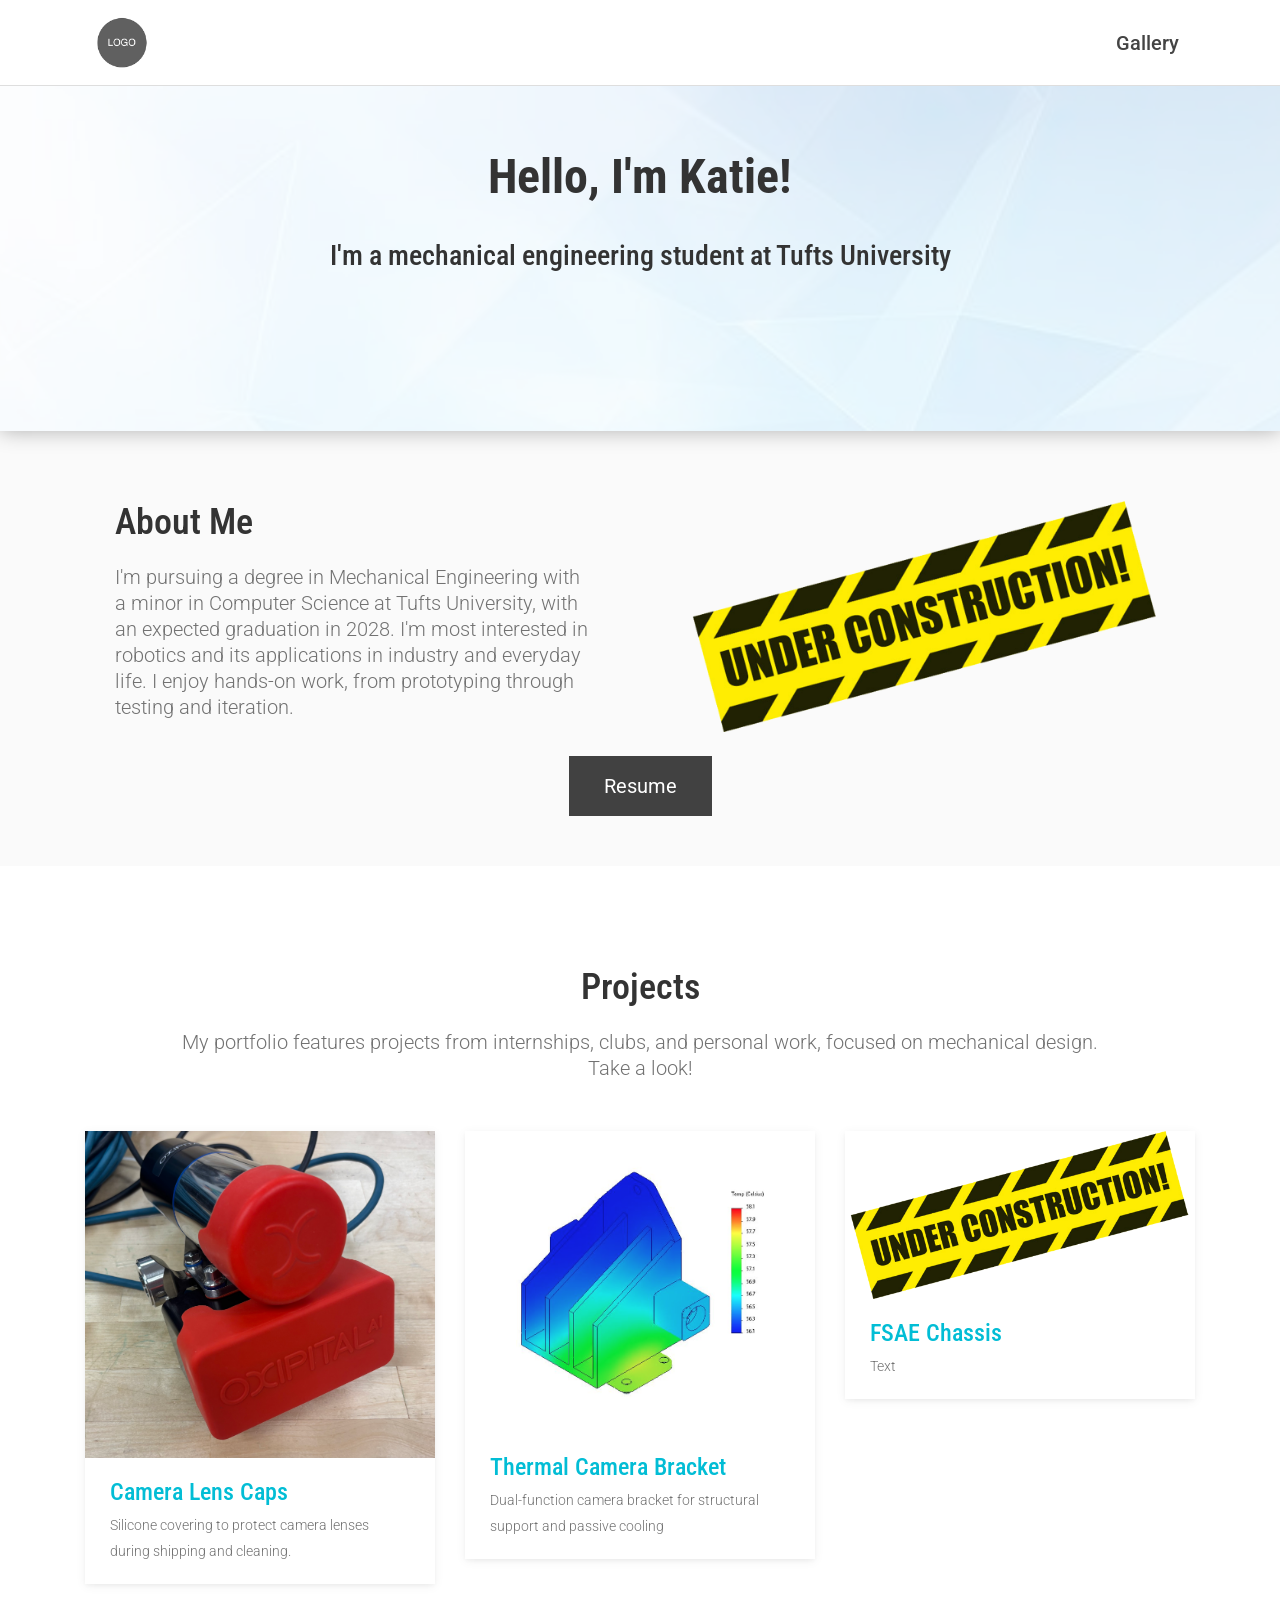
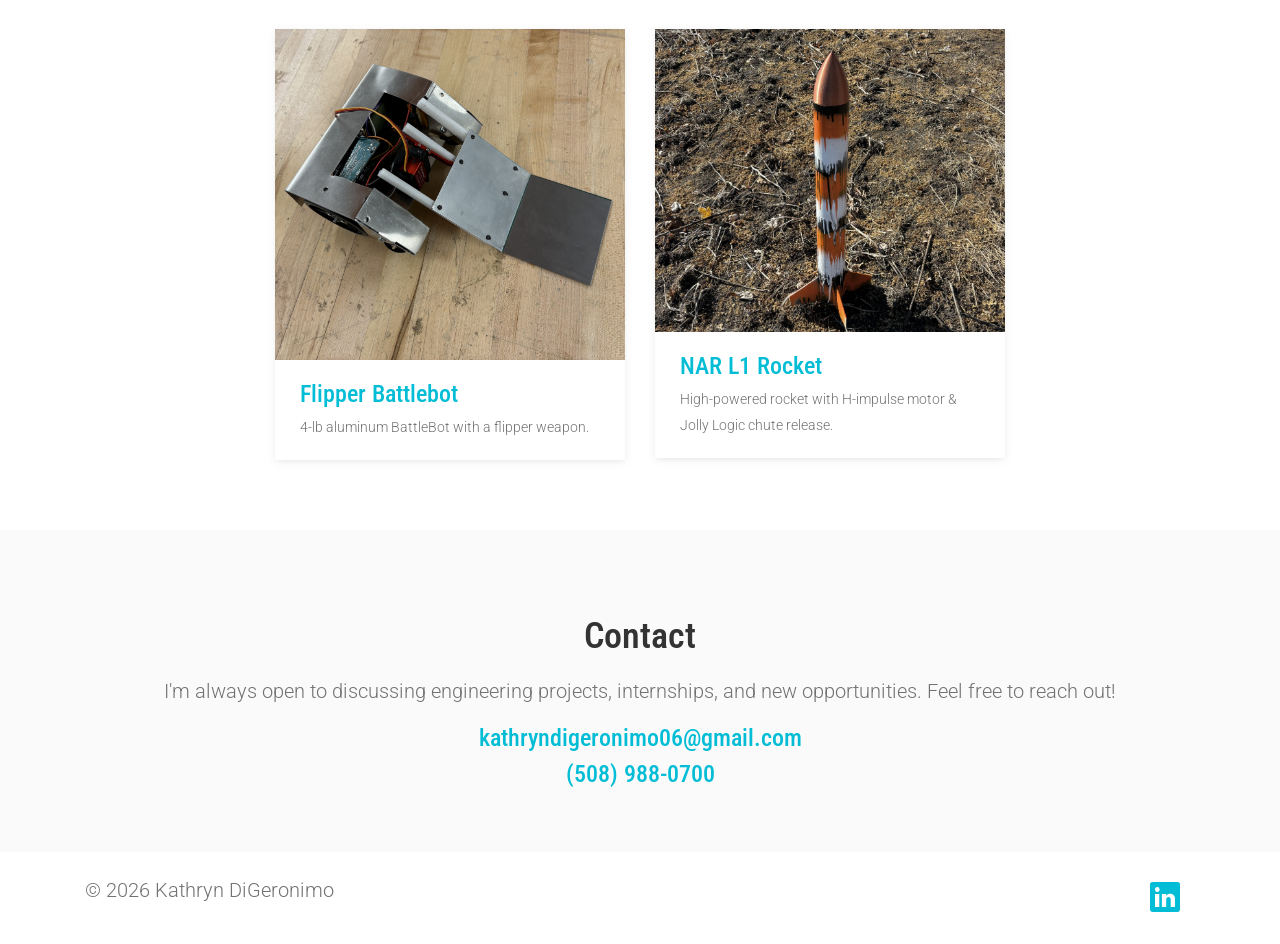
==== index.html @ d31ad0fc "Correct upload Extracted theme contents" ====
<!DOCTYPE html>

<!-- ====================
----------INDEX----------
===================== -->

<html class="no-js">
    <head>
        <!-- Basic Page Needs
        ================================================== -->
        <meta charset="utf-8">
        <meta http-equiv="Content-Type" content="text/html; charset=utf-8">
        <link rel="icon" href="images/favicon.png">
        <title>Kathryn DiGeronimo</title>
        <meta name="description" content="Kathryn DiGeronimo's engineering portfolio">
        <meta name="keywords" content="mechanical engineering, robotics, CAD, BattleBot, manufacturing, student portfolio">
        <meta name="author" content="Kathryn DiGeronimo">
        <!-- Mobile Specific Metas
        ================================================== -->
        <meta name="format-detection" content="telephone=no">
        <meta name="viewport" content="width=device-width, initial-scale=1">
      
        <!-- theme meta -->
        <meta name="theme-name" content="timer" />

        
        <!-- Template CSS Files
        ================================================== -->
        <!-- Twitter Bootstrs CSS -->
        <link rel="stylesheet" href="plugins/bootstrap/bootstrap.min.css">
        <!-- Ionicons Fonts Css -->
        <link rel="stylesheet" href="plugins/ionicons/ionicons.min.css">
        <!-- animate css -->
        <link rel="stylesheet" href="plugins/animate-css/animate.css">
        <!-- Hero area slider css-->
        <link rel="stylesheet" href="plugins/slider/slider.css">
        <!-- slick slider -->
        <link rel="stylesheet" href="plugins/slick/slick.css">
        <!-- Fancybox -->
        <link rel="stylesheet" href="plugins/facncybox/jquery.fancybox.css">
        <!-- hover -->
        <link rel="stylesheet" href="plugins/hover/hover-min.css">
        <!-- template main css file -->
        <link rel="stylesheet" href="css/style.css">
    </head>
    <body>

<!--
==================================================
Header Section Start
================================================== 
-->
<section class="top-bar animated-header">
    <div class="container">
        <div class="row">
            <div class="col-lg-12">
                <nav class="navbar navbar-expand-lg navbar-light bg-light">
                    <a class="navbar-brand" href="index.html">
                      <img src="images/logo.png" alt="logo" class="navbar-logo">
                    </a>
                    <ul class="navbar-nav ml-auto flex-row">
                      <li class="nav-item">
                        <a class="nav-link px-3" href="gallery.html">Gallery</a>
                      </li>
                    </ul>
                  </div>
                </nav>
            </div>
        </div>
    </div>
</section>

<!--
==================================================
Slider Section
================================================== 
-->
<section id="hero-area">
  <div class="container">
    <div class="row">
      <div class="col-md-12 text-center">
        <div class="block wow fadeInUp" data-wow-delay=".3s">
          <section class="cd-intro">
            <h1 class="wow fadeInUp animated cd-headline slide" data-wow-delay=".4s">
              <span>Hello, I'm Katie!</span><br>
            </h1>
          </section>
          <h3 class="wow fadeInUp animated" data-wow-delay=".6s">
            I'm a mechanical engineering student at Tufts University
          </h3>
        </div>
      </div>
    </div>
  </div>
</section>

<!--
==================================================
About Section
================================================== 
-->
<section id="about">
  <div class="container">
    <div class="row">
      <div class="col-md-6 col-sm-6">
        <div class="block wow fadeInLeft" data-wow-delay=".3s" data-wow-duration="500ms">
          <h2>
            About Me
          </h2>
          <p>
            I'm pursuing a degree in Mechanical Engineering with a minor in Computer Science at 
            Tufts University, with an expected graduation in 2028. I'm most interested in robotics 
            and its applications in industry and everyday life. I enjoy hands-on work, from prototyping 
            through testing and iteration.
          </p>
        </div>

      </div>
      <div class="col-md-6 col-sm-6">
        <div class="block wow fadeInRight" data-wow-delay=".3s" data-wow-duration="500ms">
          <img src="images/placeholder.png" alt="">
        </div>
      </div>
      <div class="col-md-12 text-center">
        <div class="buttons">
          <a class="btn" target="_blank" href="KathrynDiGeronimo-Resume.pdf">Resume</a>
        </div>
      </div>
    </div>
  </div>
</section>


<!--
==================================================
Portfolio Section
================================================== 
-->
<section id="works" class="works">
  <div class="container">
    <div class="section-heading">
      <h2> Projects </h2>
      <p class="wow fadeInDown" data-wow-delay=".5s">
        My portfolio features projects from internships, clubs, and personal work, focused on mechanical design. 
        <br> Take a look!
      </p>
    </div>

    <!-- ROW: Lens cap, Thermal bracket, Chassis -->
    <div class="row justify-content-center">
      <div class="col-md-4 col-sm-6">
        <figure class="wow fadeInLeft animated portfolio-item" data-wow-duration="500ms" data-wow-delay="0ms">
          <div class="img-wrapper">
            <img src="images/lens-caps/lens-cap-main.jpg" class="img-fluid" alt="Camera Lens Caps">
            <div class="overlay">
              <div class="buttons">
                <a href="lens-caps.html">Details</a>
              </div>
            </div>
          </div>
          <figcaption>
            <h4>Camera Lens Caps</h4>
            <p>Silicone covering to protect camera lenses during shipping and cleaning.</p>
          </figcaption>
        </figure>
      </div>
      <div class="col-md-4 col-sm-6">
        <figure class="wow fadeInLeft animated portfolio-item" data-wow-duration="500ms" data-wow-delay="0ms">
          <div class="img-wrapper">
            <img src="images/thermal-bracket/thermal-bracket-main.png" class="img-fluid" alt="Thermal Camera Bracket">
            <div class="overlay">
              <div class="buttons">
                <a href="thermal-bracket.html">Details</a>
              </div>
            </div>
          </div>
          <figcaption>
            <h4>Thermal Camera Bracket</h4>
            <p>Dual-function camera bracket for structural support and passive cooling</p>
          </figcaption>
        </figure>
      </div>
      <div class="col-md-4 col-sm-6">
        <figure class="wow fadeInLeft animated portfolio-item" data-wow-duration="500ms" data-wow-delay="0ms">
          <div class="img-wrapper">
            <img src="images/placeholder.png" class="img-fluid" alt="FSAE Chassis">
            <div class="overlay">
              <div class="buttons">
                <a href="fsae-chassis.html">Details</a>
              </div>
            </div>
          </div>
          <figcaption>
            <h4>FSAE Chassis</h4>
            <p>Text</p>
          </figcaption>
        </figure>
      </div>
      <div class="col-md-4 col-sm-6">
        <figure class="wow fadeInLeft animated" data-wow-duration="500ms" data-wow-delay="300ms">
          <div class="img-wrapper">
            <img src= "images/battlebot/battlebot-main.jpg" class="img-fluid" alt="Flipper Battlebot">
            <div class="overlay">
              <div class="buttons">
                <a href="battlebot.html">Details</a>
              </div>
            </div>
          </div>
          <figcaption>
            <h4>Flipper Battlebot</h4>
            <p>4-lb aluminum BattleBot with a flipper weapon.</p>
          </figcaption>
        </figure>
      </div>
      <div class="col-md-4 col-sm-6">
        <figure class="wow fadeInLeft animated" data-wow-duration="500ms" data-wow-delay="300ms">
          <div class="img-wrapper">
            <img src="images/l1-rocket/l1-rocket-main.jpg" class="img-fluid" alt="NAR L1 Rocket">
            <div class="overlay">
              <div class="buttons">
                <a href="l1-rocket.html">Details</a>
              </div>
            </div>
          </div>
          <figcaption>
            <h4>NAR L1 Rocket</h4>
            <p>High-powered rocket with H-impulse motor & Jolly Logic chute release.</p>
          </figcaption>
        </figure>
      </div>
    </div>
  </div>
</section>

<!--
==================================================
Contact
================================================== 
-->
<section id="contact">
  <div class="container">
    <div class="section-heading">
      <h2> Contact </h2>
      <p class="wow fadeInDown" data-wow-delay=".5s">
        I'm always open to discussing engineering projects, internships, and new opportunities. Feel free to reach out! 
        <br>
      </p>
      <h3>
        kathryndigeronimo06@gmail.com
        <br>
        (508) 988-0700
      </h3>
    </div>
  </div>
</section> 

<!--
==================================================
Footer
================================================== 
-->
<footer id="footer">
  <div class="container">
    <div class="row content-justify-between">

       <div class="col-md-6 text-center text-md-left">
        <p class="footer-text">
          © 2026 Kathryn DiGeronimo
        </p>
      </div>
      <div class="col-md-6 text-center text-md-right">
        <ul class="social">
          <li>
            <a href="https://www.linkedin.com/in/kathryn-digeronimo/" class="LinkedIn">
              <i class="ion-social-linkedin"></i>
            </a>
          </li>
        </ul>
      </div>
    </div>
  </div>
</footer>

<!-- Template Javascript Files
================================================== -->
<!-- jquery -->
<script src="plugins/jQurey/jquery.min.js"></script>
<!-- Form Validation -->
<script src="plugins/form-validation/jquery.form.js"></script> 
<script src="plugins/form-validation/jquery.validate.min.js"></script>
<!-- slick slider -->
<script src="plugins/slick/slick.min.js"></script>
<!-- bootstrap js -->
<script src="plugins/bootstrap/bootstrap.min.js"></script>
<!-- wow js -->
<script src="plugins/wow-js/wow.min.js"></script>
<!-- slider js -->
<script src="plugins/slider/slider.js"></script>
<!-- Fancybox -->
<script src="plugins/facncybox/jquery.fancybox.js"></script>
<!-- template main js -->
<script src="js/main.js"></script>
</body>
</html>
---- plugins/slider/slider.css ----
/* -------------------------------- 

Primary style

-------------------------------- */


.cd-words-wrapper {
  display: inline-block;
  position: relative;
  text-align: left;
}
.cd-words-wrapper b {
  display: inline-block;
  position: absolute;
  white-space: nowrap;
  left: 0;
  top: 0;
}
.cd-words-wrapper b.is-visible {
  position: relative;
}
.no-js .cd-words-wrapper b {
  opacity: 0;
}
.no-js .cd-words-wrapper b.is-visible {
  opacity: 1;
}


xslide 

-------------------------------- */
.cd-headline.slide span {
  display: inline-block;
  padding: .2em 0;
}
.cd-headline.slide .cd-words-wrapper {
  overflow: hidden;
  vertical-align: top;
  width: auto!important;
}
.cd-headline.slide b {
  opacity: 0;
  top: .2em;
}
.cd-headline.slide b.is-visible {
  top: 0;
  opacity: 1;
  -webkit-animation: slide-in 0.6s;
  -moz-animation: slide-in 0.6s;
  animation: slide-in 0.6s;
}
.cd-headline.slide b.is-hidden {
  -webkit-animation: slide-out 0.6s;
  -moz-animation: slide-out 0.6s;
  animation: slide-out 0.6s;
}

@-webkit-keyframes slide-in {
  0% {
    opacity: 0;
    -webkit-transform: translateY(-100%);
  }
  60% {
    opacity: 1;
    -webkit-transform: translateY(20%);
  }
  100% {
    opacity: 1;
    -webkit-transform: translateY(0);
  }
}
@-moz-keyframes slide-in {
  0% {
    opacity: 0;
    -moz-transform: translateY(-100%);
  }
  60% {
    opacity: 1;
    -moz-transform: translateY(20%);
  }
  100% {
    opacity: 1;
    -moz-transform: translateY(0);
  }
}
@keyframes slide-in {
  0% {
    opacity: 0;
    -webkit-transform: translateY(-100%);
    -moz-transform: translateY(-100%);
    -ms-transform: translateY(-100%);
    -o-transform: translateY(-100%);
    transform: translateY(-100%);
  }
  60% {
    opacity: 1;
    -webkit-transform: translateY(20%);
    -moz-transform: translateY(20%);
    -ms-transform: translateY(20%);
    -o-transform: translateY(20%);
    transform: translateY(20%);
  }
  100% {
    opacity: 1;
    -webkit-transform: translateY(0);
    -moz-transform: translateY(0);
    -ms-transform: translateY(0);
    -o-transform: translateY(0);
    transform: translateY(0);
  }
}
@-webkit-keyframes slide-out {
  0% {
    opacity: 1;
    -webkit-transform: translateY(0);
  }
  60% {
    opacity: 0;
    -webkit-transform: translateY(120%);
  }
  100% {
    opacity: 0;
    -webkit-transform: translateY(100%);
  }
}
@-moz-keyframes slide-out {
  0% {
    opacity: 1;
    -moz-transform: translateY(0);
  }
  60% {
    opacity: 0;
    -moz-transform: translateY(120%);
  }
  100% {
    opacity: 0;
    -moz-transform: translateY(100%);
  }
}
@keyframes slide-out {
  0% {
    opacity: 1;
    -webkit-transform: translateY(0);
    -moz-transform: translateY(0);
    -ms-transform: translateY(0);
    -o-transform: translateY(0);
    transform: translateY(0);
  }
  60% {
    opacity: 0;
    -webkit-transform: translateY(120%);
    -moz-transform: translateY(120%);
    -ms-transform: translateY(120%);
    -o-transform: translateY(120%);
    transform: translateY(120%);
  }
  100% {
    opacity: 0;
    -webkit-transform: translateY(100%);
    -moz-transform: translateY(100%);
    -ms-transform: translateY(100%);
    -o-transform: translateY(100%);
    transform: translateY(100%);
  }
}
/* --------------------------------
---- css/style.css ----
/*
 * =============================
 * ----------STYLE.CSS----------
 * =============================
 */

@import url(http://fonts.googleapis.com/css?family=Roboto:400,300,100,500,700);
@import url(http://fonts.googleapis.com/css?family=Roboto+Condensed:400,300,700);
@import url(http://fonts.googleapis.com/css?family=Glegoo);

/* ==================================================
--------------------GLOBAL-------------------
==================================================  */

body {
  font-family: "Roboto", sans-serif;
}

h1, h2, h3, h4, h5, h6 {
  font-family: "Roboto Condensed", sans-serif;
}

h2 {
  font-size: 36px;
  font-weight: 550;
  margin-bottom: 20px;
  color: #333;
}

p {
  color: #727272;
  line-height: 26px;
  font-size: 20px;
  font-weight: 300;
}

body {
  background: #ffffff;
}

ul {
  padding-left: 0;
}
ul li {
  list-style: none;
}

@media (max-width: 768px) {
  .cd-words-wrapper {
    white-space: normal;
  }

  .portfolio-page-features{
    margin-top: 30px;
  }

  .portfolio-page-constraints{
    margin-top: 30px;
  }

  .portfolio-page-content{
    padding-left: 20px;
  }

  .portfolio-page-break{
    padding-left: 20px;
  }
}

.section-heading {
  text-align: center;
  margin-top: 75px;
  margin-bottom: 50px;
}

.title {
  font-size: 30px;
  line-height: 1.1;
  font-weight: 300;
  color: #333;
  text-transform: uppercase;
  margin-bottom: 20px;
}

.subtitle {
  font-size: 24px;
  font-weight: 600;
  margin-bottom: 18px;
  text-transform: uppercase;
}

.pages {
  padding: 80px 0 40px;
}

/*==========DEFAULT TABLE==========*/
.table {
  border-collapse: collapse;
}

.table {
  line-height: 20px;
}

.table td,
.table th {
  border-right: 2px solid #ccc;
  text-align: center;
  border-top: none !important;
  border-bottom: none !important;
  padding: 6px 10px;

}

.table td:last-child,
.table th:last-child {
  border-right: none;
}


.manuf-table {
  table-layout: fixed;
}

/*==========MANUFACTURING TABLE==========*/
.manuf-table th,
.manuf-table td {
  border-right: 2px solid #999;
  text-align: center;
  vertical-align: middle;
  padding: 8px 12px;
}

.manuf-table th:last-child,
.manuf-table td:last-child {
  border-right: none;
}

.manuf-table tbody tr {
  border-bottom: 1px solid #ccc;
}

.manuf-table thead tr {
  border-bottom: 2px solid #999;
}

.manuf-table tbody tr:nth-last-child(2) {
  border-bottom: 2px solid #999;
}

.manuf-table tbody tr:last-child {
  border-bottom: none;
}

.manuf-table h2,
.manuf-table h3,
.manuf-table p {
  margin: 0;
}

.manuf-table h3 {
  font-size: 18px;
  font-weight: 600;
}

.manuf-table h2 {
  font-size: 18px;
  font-weight: 700;
}

.manuf-table td {
  font-size: 16px;
  font-weight: 300;
}

/*==========BUTTONS==========*/
.buttons a {
  transition: all 0.3s ease;
}

.buttons a:hover {
  background: #02bdd5;
  border-color: #02bdd5;
  text-decoration: none;
}

.buttons a:focus {
  text-decoration: none;
}

.fancybox-close {
  background: url("../images/icons/close.png") no-repeat scroll 0 0 transparent;
  height: 50px;
  right: 0;
  top: 0;
  width: 50px;
}

.fancybox-next span {
  background: url("../images/icons/right.png") no-repeat scroll center center #009ee3;
  height: 50px;
  width: 50px;
  right: 0;
}

.fancybox-prev span {
  background: url("../images/icons/left.png") no-repeat scroll center center #009ee3;
  height: 50px;
  width: 50px;
  left: 0;
}

.fancybox-title {
  padding: 15px 8px;
}

.fancybox-title h3 {
  font-size: 15px;
  margin: 0;
}

/* ===========================================
--------------------NAV BAR-------------------
==========================================  */
.top-bar {
  position: fixed;
  top: 0;
  width: 100%;
  background: #fff;
  color: #fff;
  transition: all 0.2s ease-out 0s;
  padding: 15px 0;
  box-shadow: 0 0 3px 0 rgba(0, 0, 0, 0.1);
  border-bottom: 1px solid #dedede;
  z-index: 10;
}
.top-bar.animated-header {
  padding: 0px 0;
  background: #fff;
  box-shadow: none;
}

.navbar {
  border: 0;
  border-radius: 0;
  margin-bottom: 0;
  padding: 0;
}

/*==========LOGO==========*/
.navbar-logo {
  height: 75px;
  width: auto;
  transition: transform 0.25s ease;
  transform-origin: center;
}

.navbar-logo:hover {
  transform: scale(1.15);
}

.navbar.bg-light {
  background: #fff !important;
}

/*==========GALLERY LINK==========*/
.navbar .nav-item .nav-link {
  color: #444 !important;
  font-size: 20px;
  font-weight: 500;
  transition: 0.3s all;
  /* text-transform: uppercase; */
  padding: 5px 5px;
  display: block;
}
.navbar .nav-item .nav-link:hover {
  color: #02bdd5 !important;
}
.navbar .nav-item:last-child .nav-link {
  padding-right: 0;
}

/* ================================================
--------------------INDEX HEADER-------------------
===============================================  */
#hero-area {
  background: url("../images/slider.jpg") no-repeat 50%;
  background-size: cover;
  background-attachment: fixed;
  padding: 150px 0;
  color: #fff;
  box-shadow: 0 0 20px rgba(0, 0, 0, 0.3);
  position: relative;
}

#hero-area:before {
  content: "";
  z-index: 9;
  background: rgba(255, 255, 255, 0.78);
  position: absolute;
  top: 0;
  left: 0;
  right: 0;
  bottom: 0;
}

#hero-area .block {
  position: relative;
  z-index: 9;
}

#hero-area h1 {
  font-size: 48px;
  line-height: 54px;
  color: #333;
  font-weight: 700;
  margin-bottom: 35px;
}

#hero-area h3 {
  color: #333;
}

/* =========================================
--------------------ABOUT-------------------
========================================  */

#about .btn {
  background: #414141;
  border: none;
  color: #fff;
  padding: 20px 35px;
  margin-top: 20px;
  font-size: 20px;
  line-height: 1em;
  letter-spacing: normal;
  border-radius: 0;
}

#about .btn:hover {
  background: #02bdd5;
  border-color: #02bdd5;
  text-decoration: none;
}

#about {
  padding: 50px 0;
  background: #fafafa;
}
#about .block {
  padding: 20px 30px 0 30px;
}

#about .block img {
  max-width: 100%;
}

/* ===================================================
--------------------INDEX PORTFOLIO-------------------
==================================================  */
.works {
  padding: 25px 0;
}
.works .block {
  position: relative;
  z-index: 99;
}
.works h4 {
  margin-top: 0;
  color: #02bdd5;
}

/*==========FIGURE==========*/
figure {
  background: #fff;
  margin-bottom: 45px;
  box-shadow: 0 2px 5px 0 rgba(0, 0, 0, 0.04), 0 2px 10px 0 rgba(0, 0, 0, 0.06);
}
figure .img-wrapper {
  position: relative;
  overflow: hidden;
}
figure img {
  transform: scale3d(1, 1, 1);
  transition: transform 400ms;
}
figure:hover img {
  transform: scale3d(1.2, 1.2, 1);
}
figure:hover .overlay {
  opacity: 1;
}
figure:hover .overlay .buttons a {
  transform: scale3d(1, 1, 1);
}
figure .overlay {
  position: absolute;
  top: 0;
  left: 0;
  right: 0;
  bottom: 0;
  padding: 10px;
  text-align: center;
  background: rgba(0, 0, 0, 0.7);
  opacity: 0;
  transition: opacity 400ms;
}
figure .overlay a {
  display: inline-block;
  color: #fff;
  padding: 10px 23px;
  line-height: 1;
  border: 1px solid #fff;
  border-radius: 0px;
  margin: 4px;
  transform: scale3d(0, 0, 0);
  transition: all 400ms;
}
figure .overlay a:hover {
  text-decoration: none;
}
figure .overlay:hover a {
  transform: scale3d(1, 1, 1);
}
figure .buttons {
  margin-top: 40%;
  text-align: center;
  transform: translateY(-50%);
  display: inline-block;
}
figure .buttons a:hover {
  background: #02bdd5;
  border-color: #02bdd5;
}
figure .buttons a:focus {
  text-decoration: none;
}
figure figcaption {
  padding: 20px 25px;
  margin-top: 0;
  color: #666;
}
figure figcaption h4 {
  margin: 0;
}
figure figcaption h4 a {
  color: #02bdd5;
}
figure figcaption p {
  font-size: 14px;
  margin-bottom: 0;
  margin-top: 5px;
}

/* ===========================================
--------------------CONTACT-------------------
==========================================  */
#contact {
  padding: 10px 0;
  background: #fafafa;
}
#contact .media {
  margin: 0px 0 70px 0;
}
#contact .media .media-left {
  padding-right: 25px;
}
#contact h3 {
  color: #02bdd5;
  font-size: 24px;
  line-height: 1.5;
  text-align: center;
  margin-bottom: 30px;
  margin: 0px 0px 15px;
  font-weight: 500;
}

/* ==================================================
--------------------PORTFOLIO PAGE-------------------
==================================================  */
.portfolio-page {
  padding: 50px 0;
}
.portfolio-page h3 {
  font-size: 30px;
  font-weight: 500;
}

/*==========SUMMARY==========*/
.portfolio-page-summary {
  /* padding: 10px 0; */
  padding-left: 20px;
}

/*==========KEY FEATURES==========*/
.portfolio-page-features{
  margin-top: 40px;
}

/*==========ROTATING FEATURE==========*/
.rotating-feature {
  position: relative;
}

.cd-words-wrapper b {
  position: absolute;
  left: 0;
  top: 0;
  width: 100%;
  font-weight: 400;          
  white-space: normal;  
}

.rotating-feature em {
  font-style: normal;
  font-weight: 700;
}

.cd-words-wrapper {
  font-size: 28px;
  color: #333;
}

.portfolio-page-features {
  background: #eae9ec;
  padding: 20px;
  margin-left: 0px; 
  margin-right: 50px; 
}

/*==========DESIGN CONSTRAINTS==========*/
.portfolio-page-constraints {
  margin-top: 20px;
}

.portfolio-page-content h2{
  /* text-align: center; */
  font-size: 30px;
}

.portfolio-page-constraints ul {
  list-style: none;
  margin-bottom: 0;
  padding-left: 0;
}
.portfolio-page-constraints li {
  font-size: 18px;
  font-weight: 300;
}

.portfolio-page-constraints li::before {
  content: "➜ ";
  color: #02bdd5;
  font-weight: 700;
}

/*==========CONTENT==========*/
.portfolio-page-content{
  padding-top: 50px;
  
}

.portfolio-page-content h3{
  font-size: 24px;
  font-weight: 500;
}

.portfolio-page-left-text{
  padding-right: 20px;
}

.portfolio-page-right-text{
  padding-left: 20px;
}

.portfolio-page-right-text h2{
  padding-right: 50px;
  text-align: right;
}

.portfolio-page-right-text h3{
  padding-right: 50px;
  text-align: right;
}

/* ==========================================
--------------------FOOTER-------------------
=========================================  */
#footer {
  background: #fff;
  padding: 25px 0;
  color: #555;
}

#footer .social {
  text-align: right;
  margin-bottom: 0;
}

#footer .social i {
  font-size: 40px;
  line-height: 1;
  display: inline-block;
}

#footer .social li {
  display: inline-block;
  margin-right: 15px;
}
#footer .social li a {
  color: #02bdd5;
}

ul.social-icons {
  height: auto;
  overflow: hidden;
  list-style: none !important;
  margin-bottom: 10px;
}
ul.social-icons li {
  float: none;
  display: inline-block;
  height: 36px;
}
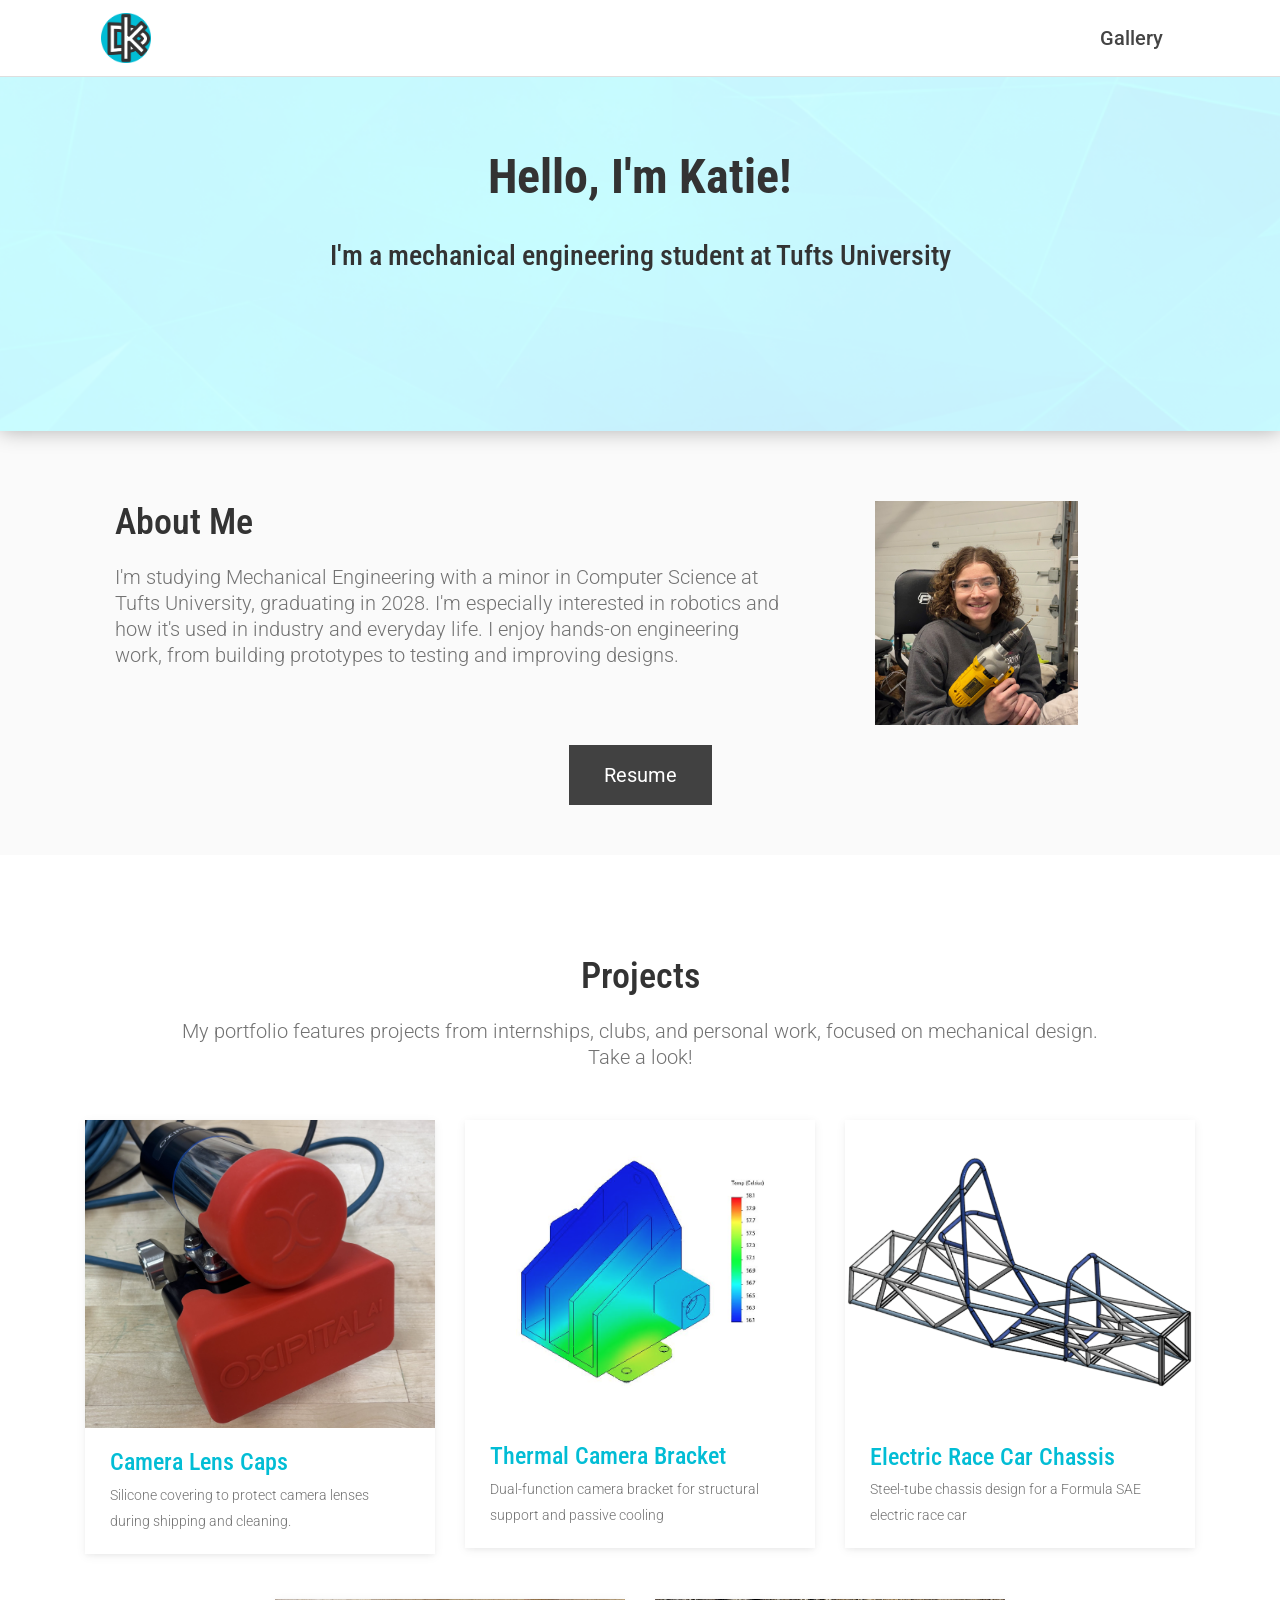
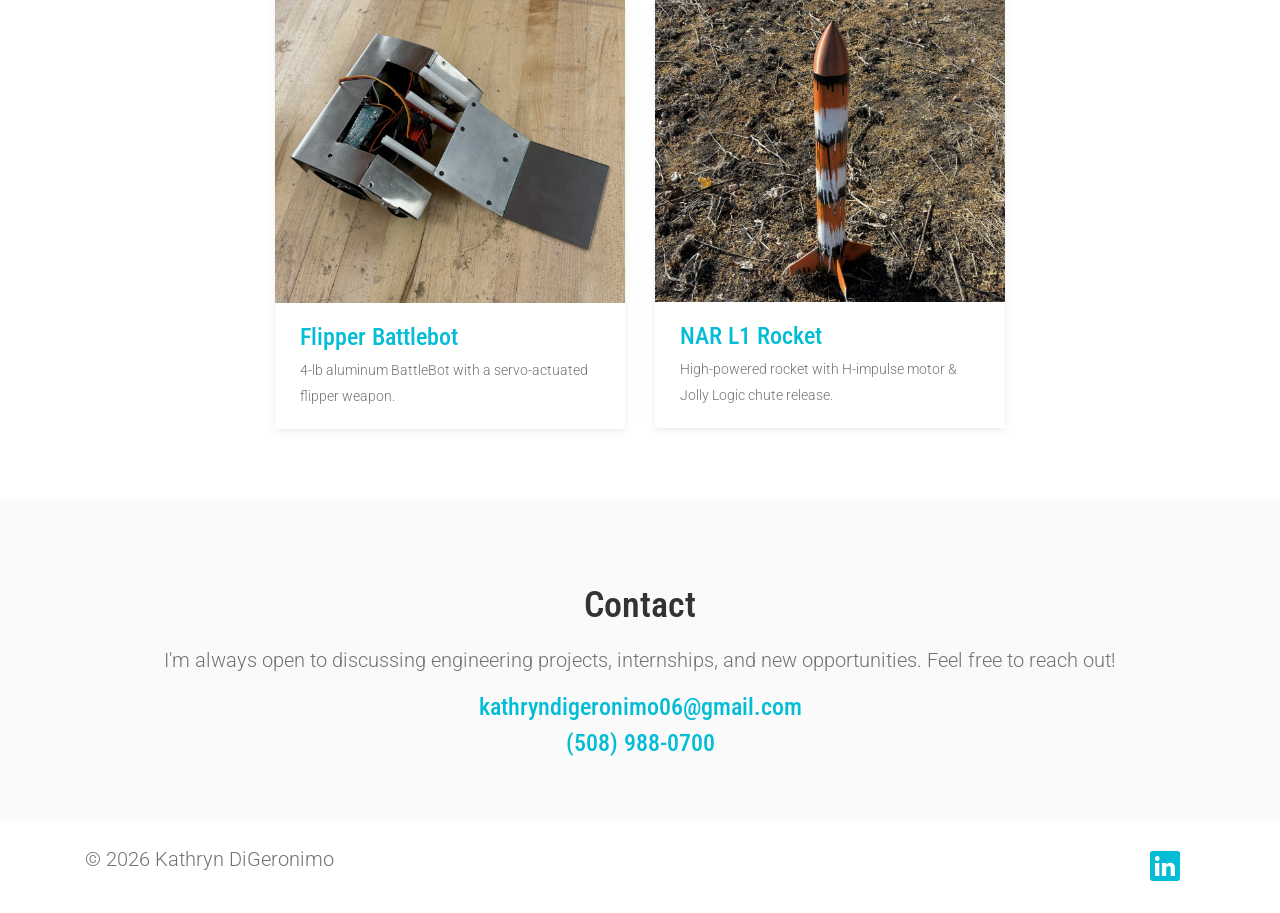
==== commit 0cc3b51d: "Update site" ====
--- a/index.html
+++ b/index.html
@@ -102,23 +102,23 @@
 <section id="about">
   <div class="container">
     <div class="row">
-      <div class="col-md-6 col-sm-6">
+      <div class="col-md-8">
         <div class="block wow fadeInLeft" data-wow-delay=".3s" data-wow-duration="500ms">
           <h2>
             About Me
           </h2>
           <p>
-            I'm pursuing a degree in Mechanical Engineering with a minor in Computer Science at 
-            Tufts University, with an expected graduation in 2028. I'm most interested in robotics 
-            and its applications in industry and everyday life. I enjoy hands-on work, from prototyping 
-            through testing and iteration.
+            I'm studying Mechanical Engineering with a minor in Computer Science at Tufts 
+            University, graduating in 2028. I'm especially interested in robotics and how it's used 
+            in industry and everyday life. I enjoy hands-on engineering work, from building 
+            prototypes to testing and improving designs.
           </p>
         </div>
 
       </div>
-      <div class="col-md-6 col-sm-6">
+      <div class="col-md-4">
         <div class="block wow fadeInRight" data-wow-delay=".3s" data-wow-duration="500ms">
-          <img src="images/placeholder.png" alt="">
+          <img src="images/me.jpeg" alt="" style="max-width: 70%;">
         </div>
       </div>
       <div class="col-md-12 text-center">
@@ -145,88 +145,116 @@
         <br> Take a look!
       </p>
     </div>
-
-    <!-- ROW: Lens cap, Thermal bracket, Chassis -->
     <div class="row justify-content-center">
-      <div class="col-md-4 col-sm-6">
-        <figure class="wow fadeInLeft animated portfolio-item" data-wow-duration="500ms" data-wow-delay="0ms">
-          <div class="img-wrapper">
-            <img src="images/lens-caps/lens-cap-main.jpg" class="img-fluid" alt="Camera Lens Caps">
-            <div class="overlay">
-              <div class="buttons">
-                <a href="lens-caps.html">Details</a>
-              </div>
-            </div>
-          </div>
-          <figcaption>
-            <h4>Camera Lens Caps</h4>
-            <p>Silicone covering to protect camera lenses during shipping and cleaning.</p>
-          </figcaption>
-        </figure>
-      </div>
-      <div class="col-md-4 col-sm-6">
-        <figure class="wow fadeInLeft animated portfolio-item" data-wow-duration="500ms" data-wow-delay="0ms">
-          <div class="img-wrapper">
-            <img src="images/thermal-bracket/thermal-bracket-main.png" class="img-fluid" alt="Thermal Camera Bracket">
-            <div class="overlay">
-              <div class="buttons">
-                <a href="thermal-bracket.html">Details</a>
-              </div>
-            </div>
-          </div>
-          <figcaption>
-            <h4>Thermal Camera Bracket</h4>
+
+      <!-- Lens Caps -->
+      <div class="col-md-4 col-sm-6">
+        <a href="lens-caps.html" class="tile-link">
+          <figure class="wow fadeInLeft animated portfolio-item"
+            data-wow-duration="500ms"
+            data-wow-delay="0ms">
+            <div class="img-wrapper">
+              <img  src="images/lens-caps/lens-cap-main.jpg"
+                    class="img-fluid"
+                    alt="Camera Lens Caps">
+                      <div class="overlay">
+                        <span class="learn-more">Learn more</span>
+                      </div>
+            </div>
+            <figcaption>
+              <h4>Camera Lens Caps</h4>
+              <p>Silicone covering to protect camera lenses during shipping and cleaning.</p>
+            </figcaption>
+          </figure>
+        </a>
+      </div>
+      
+      <!-- Thermal Bracket -->
+      <div class="col-md-4 col-sm-6">
+        <a href="thermal-bracket.html" class="tile-link">
+          <figure class="wow fadeInLeft animated portfolio-item"
+            data-wow-duration="500ms"
+            data-wow-delay="0ms">
+            <div class="img-wrapper">
+              <img  src="images/thermal-bracket/thermal-bracket-main.png"
+                    class="img-fluid"
+                    alt="Thermal Camera Bracket">
+                      <div class="overlay">
+                        <span class="learn-more">Learn more</span>
+                      </div>
+            </div>
+            <figcaption>
+              <h4>Thermal Camera Bracket</h4>
             <p>Dual-function camera bracket for structural support and passive cooling</p>
-          </figcaption>
-        </figure>
-      </div>
-      <div class="col-md-4 col-sm-6">
-        <figure class="wow fadeInLeft animated portfolio-item" data-wow-duration="500ms" data-wow-delay="0ms">
-          <div class="img-wrapper">
-            <img src="images/placeholder.png" class="img-fluid" alt="FSAE Chassis">
-            <div class="overlay">
-              <div class="buttons">
-                <a href="fsae-chassis.html">Details</a>
-              </div>
-            </div>
-          </div>
-          <figcaption>
-            <h4>FSAE Chassis</h4>
-            <p>Text</p>
-          </figcaption>
-        </figure>
-      </div>
-      <div class="col-md-4 col-sm-6">
-        <figure class="wow fadeInLeft animated" data-wow-duration="500ms" data-wow-delay="300ms">
-          <div class="img-wrapper">
-            <img src= "images/battlebot/battlebot-main.jpg" class="img-fluid" alt="Flipper Battlebot">
-            <div class="overlay">
-              <div class="buttons">
-                <a href="battlebot.html">Details</a>
-              </div>
-            </div>
-          </div>
-          <figcaption>
-            <h4>Flipper Battlebot</h4>
-            <p>4-lb aluminum BattleBot with a flipper weapon.</p>
-          </figcaption>
-        </figure>
-      </div>
-      <div class="col-md-4 col-sm-6">
-        <figure class="wow fadeInLeft animated" data-wow-duration="500ms" data-wow-delay="300ms">
-          <div class="img-wrapper">
-            <img src="images/l1-rocket/l1-rocket-main.jpg" class="img-fluid" alt="NAR L1 Rocket">
-            <div class="overlay">
-              <div class="buttons">
-                <a href="l1-rocket.html">Details</a>
-              </div>
-            </div>
-          </div>
-          <figcaption>
-            <h4>NAR L1 Rocket</h4>
-            <p>High-powered rocket with H-impulse motor & Jolly Logic chute release.</p>
-          </figcaption>
-        </figure>
+            </figcaption>
+          </figure>
+        </a>
+      </div>
+
+      <!-- Electric Race Car Chassis -->
+      <div class="col-md-4 col-sm-6">
+        <a href="electric-race-car-chassis.html" class="tile-link">
+          <figure class="wow fadeInLeft animated portfolio-item"
+            data-wow-duration="500ms"
+            data-wow-delay="0ms">
+            <div class="img-wrapper">
+              <img  src="images/electric-race-car-chassis/chassis-main.png"
+                    class="img-fluid"
+                    alt="Electric Race Car Chassis">
+                      <div class="overlay">
+                        <span class="learn-more">Learn more</span>
+                      </div>
+            </div>
+            <figcaption>
+              <h4>Electric Race Car Chassis</h4>
+              <p>Steel-tube chassis design for a Formula SAE electric race car</p>
+            </figcaption>
+          </figure>
+        </a>
+      </div>
+
+      <!-- Flipper Battlebot -->
+      <div class="col-md-4 col-sm-6">
+        <a href="battlebot.html" class="tile-link">
+          <figure class="wow fadeInLeft animated portfolio-item"
+            data-wow-duration="500ms"
+            data-wow-delay="0ms">
+            <div class="img-wrapper">
+              <img  src="images/battlebot/battlebot-main.jpg"
+                    class="img-fluid"
+                    alt="Flipper Battlebot">
+                      <div class="overlay">
+                        <span class="learn-more">Learn more</span>
+                      </div>
+            </div>
+            <figcaption>
+              <h4>Flipper Battlebot</h4>
+              <p>4-lb aluminum BattleBot with a servo-actuated flipper weapon.</p>
+            </figcaption>
+          </figure>
+        </a>
+      </div>
+
+      <!-- NAR L1 Rocket -->
+      <div class="col-md-4 col-sm-6">
+        <a href="l1-rocket.html" class="tile-link">
+          <figure class="wow fadeInLeft animated portfolio-item"
+            data-wow-duration="500ms"
+            data-wow-delay="0ms">
+            <div class="img-wrapper">
+              <img  src="images/l1-rocket/l1-rocket-main.jpg"
+                    class="img-fluid"
+                    alt="NAR L1 Rocket">
+                      <div class="overlay">
+                        <span class="learn-more">Learn more</span>
+                      </div>
+            </div>
+            <figcaption>
+              <h4>NAR L1 Rocket</h4>
+              <p>High-powered rocket with H-impulse motor & Jolly Logic chute release.</p>
+            </figcaption>
+          </figure>
+        </a>
       </div>
     </div>
   </div>
--- a/css/style.css
+++ b/css/style.css
@@ -64,6 +64,13 @@
 
   .portfolio-page-break{
     padding-left: 20px;
+  }
+  .manuf-table th h2 {
+    font-size: 1.35rem;
+  }
+
+  .manuf-table th h3 {
+    font-size: 1.05rem;
   }
 }
 
@@ -244,12 +251,12 @@
   border: 0;
   border-radius: 0;
   margin-bottom: 0;
-  padding: 0;
+  padding: 20px, 0;
 }
 
 /*==========LOGO==========*/
 .navbar-logo {
-  height: 75px;
+  height: 50px;
   width: auto;
   transition: transform 0.25s ease;
   transform-origin: center;
@@ -284,7 +291,7 @@
 --------------------INDEX HEADER-------------------
 ===============================================  */
 #hero-area {
-  background: url("../images/slider.jpg") no-repeat 50%;
+  background: url("../images/slider.png") no-repeat 50%;
   background-size: cover;
   background-attachment: fixed;
   padding: 150px 0;
@@ -376,10 +383,18 @@
   margin-bottom: 45px;
   box-shadow: 0 2px 5px 0 rgba(0, 0, 0, 0.04), 0 2px 10px 0 rgba(0, 0, 0, 0.06);
 }
+
+figure .img-link {
+  display: block;
+  text-decoration: none;
+  color: inherit;
+}
+
 figure .img-wrapper {
   position: relative;
   overflow: hidden;
 }
+
 figure img {
   transform: scale3d(1, 1, 1);
   transition: transform 400ms;
@@ -387,12 +402,7 @@
 figure:hover img {
   transform: scale3d(1.2, 1.2, 1);
 }
-figure:hover .overlay {
-  opacity: 1;
-}
-figure:hover .overlay .buttons a {
-  transform: scale3d(1, 1, 1);
-}
+
 figure .overlay {
   position: absolute;
   top: 0;
@@ -400,41 +410,37 @@
   right: 0;
   bottom: 0;
   padding: 10px;
-  text-align: center;
   background: rgba(0, 0, 0, 0.7);
   opacity: 0;
   transition: opacity 400ms;
-}
-figure .overlay a {
-  display: inline-block;
+  display: flex;
+  align-items: center;
+  justify-content: center;
+}
+
+figure:hover .overlay {
+  opacity: 1;
+}
+
+figure .learn-more {
   color: #fff;
-  padding: 10px 23px;
-  line-height: 1;
-  border: 1px solid #fff;
-  border-radius: 0px;
-  margin: 4px;
-  transform: scale3d(0, 0, 0);
-  transition: all 400ms;
-}
-figure .overlay a:hover {
-  text-decoration: none;
-}
-figure .overlay:hover a {
-  transform: scale3d(1, 1, 1);
-}
-figure .buttons {
-  margin-top: 40%;
-  text-align: center;
-  transform: translateY(-50%);
-  display: inline-block;
-}
-figure .buttons a:hover {
-  background: #02bdd5;
-  border-color: #02bdd5;
-}
-figure .buttons a:focus {
-  text-decoration: none;
-}
+  font-size: 22px;
+  font-weight: 550;
+  opacity: 0;
+  transform: translateY(6px);
+  transition: opacity 400ms, transform 400ms;
+}
+
+figure:hover .learn-more {
+  opacity: 1;
+  transform: translateY(0);
+}
+
+figure .img-link:focus {
+  outline: 2px solid #02bdd5;
+  outline-offset: 4px;
+}
+
 figure figcaption {
   padding: 20px 25px;
   margin-top: 0;
@@ -450,6 +456,16 @@
   font-size: 14px;
   margin-bottom: 0;
   margin-top: 5px;
+}
+
+.tile-link {
+  display: block;
+  text-decoration: none;
+  color: inherit;
+}
+
+.tile-link:hover {
+  text-decoration: none;
 }
 
 /* ===========================================
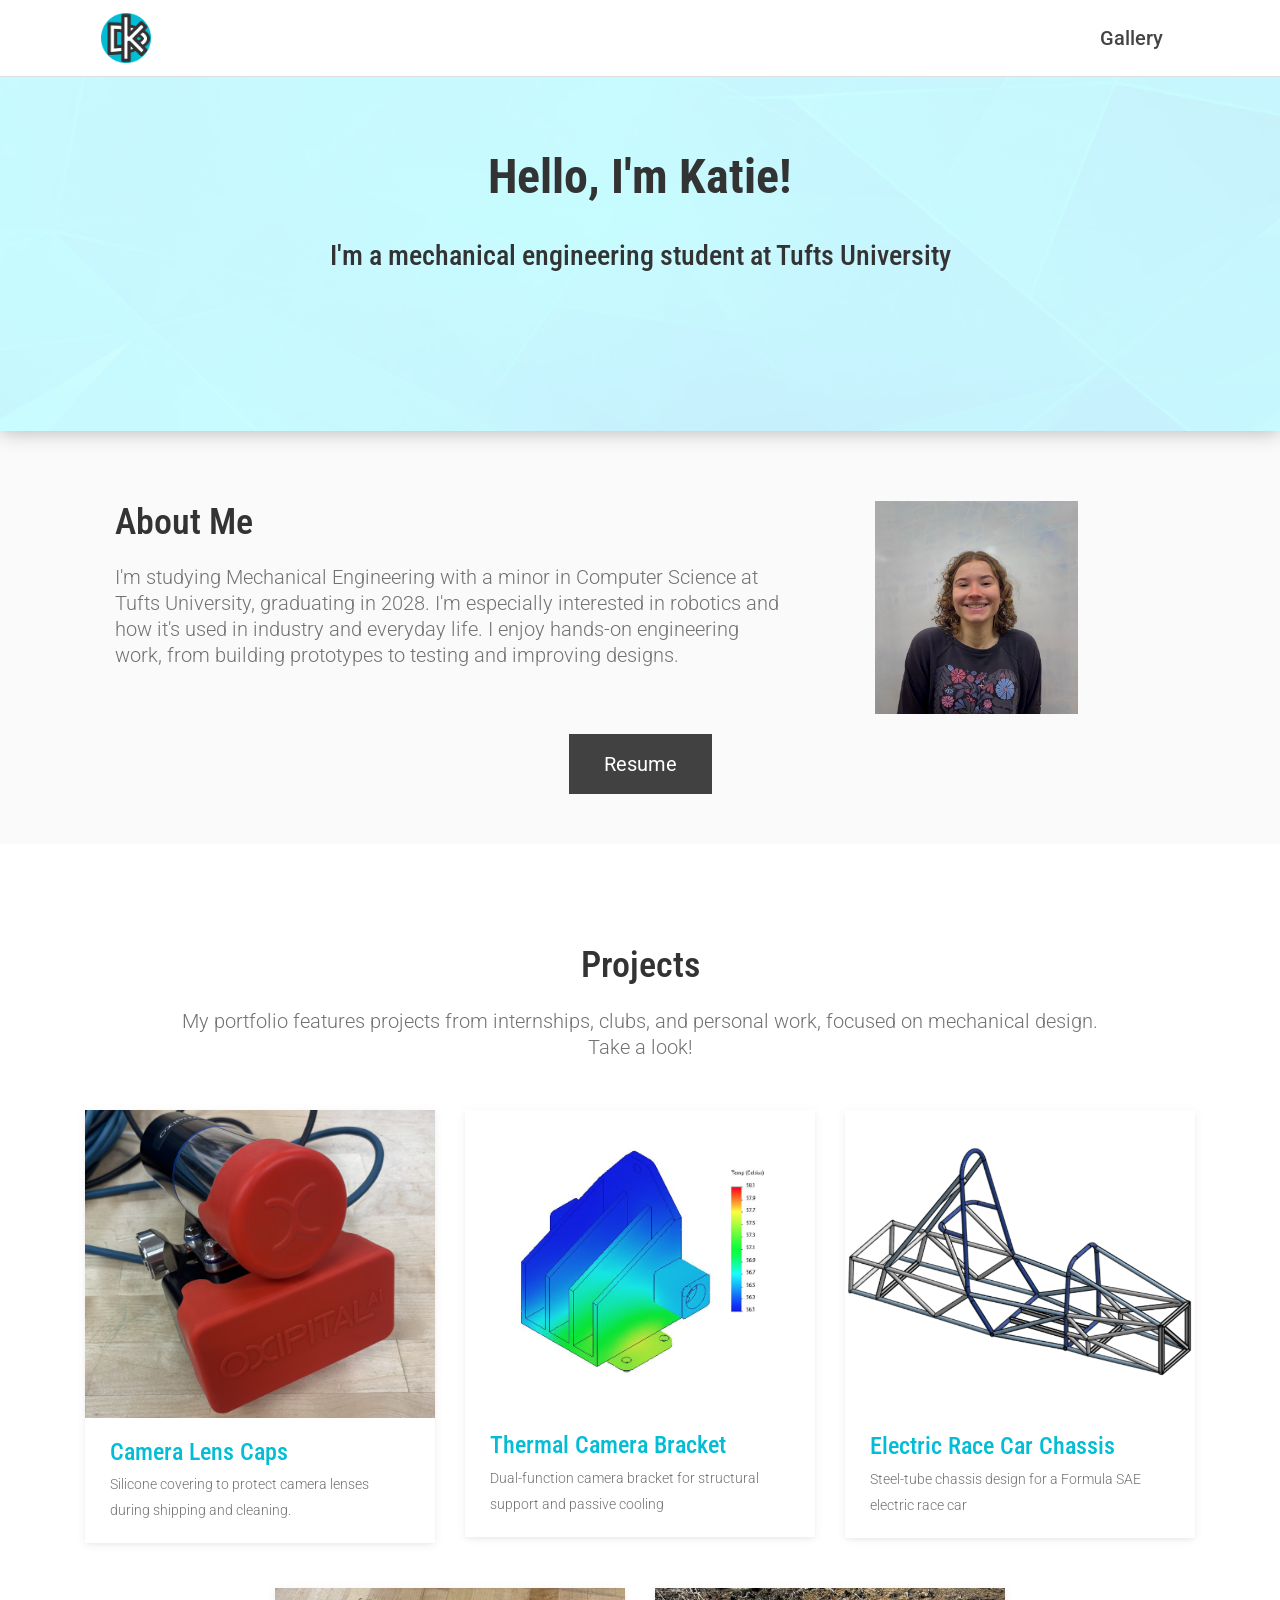
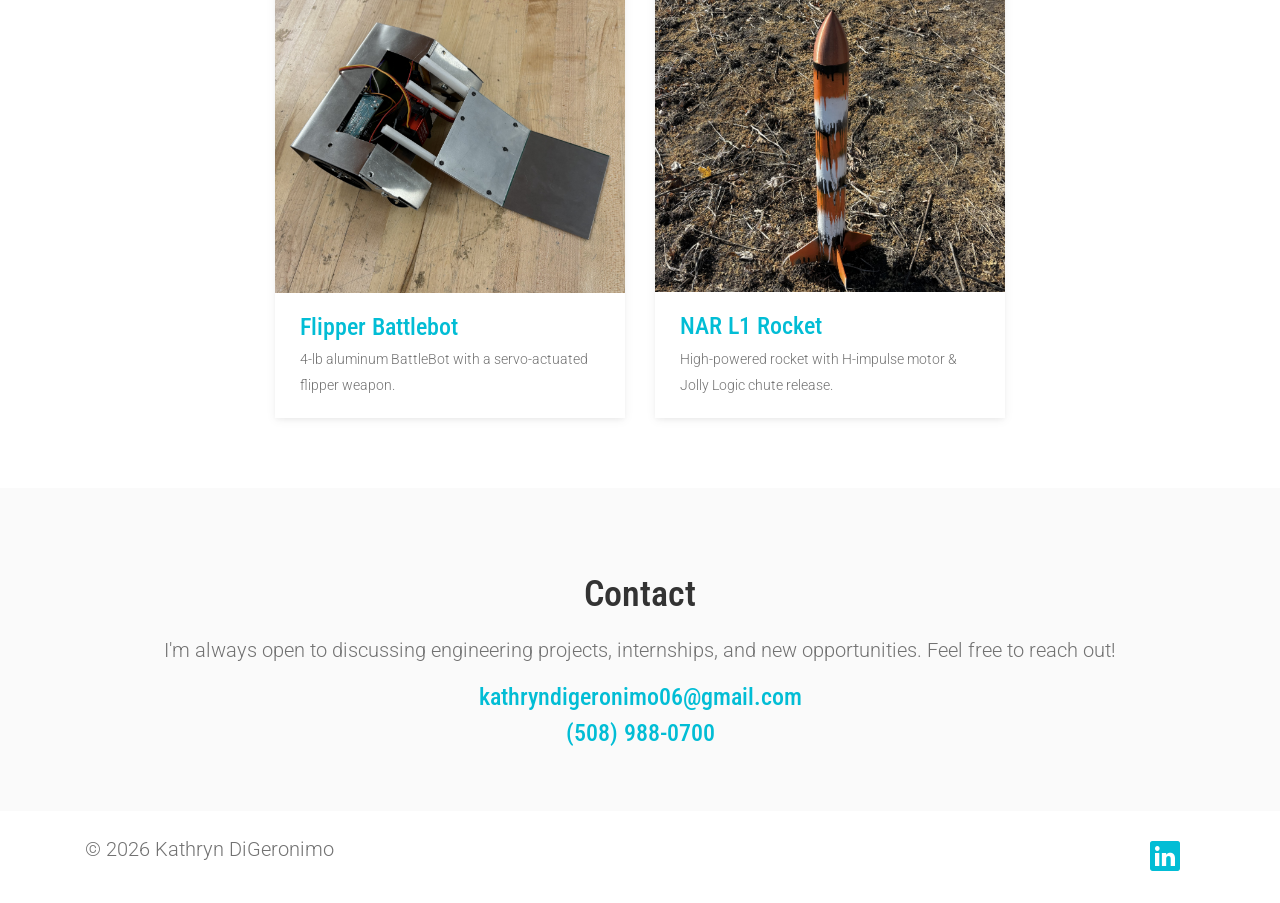
==== commit 04a4a2ed: "New bracket image" ====
--- a/index.html
+++ b/index.html
@@ -9,7 +9,7 @@
         <!-- Basic Page Needs
         ================================================== -->
         <meta charset="utf-8">
-        <meta http-equiv="Content-Type" content="text/html; charset=utf-8">
+        <meta https-equiv="Content-Type" content="text/html; charset=utf-8">
         <link rel="icon" href="images/favicon.png">
         <title>Kathryn DiGeronimo</title>
         <meta name="description" content="Kathryn DiGeronimo's engineering portfolio">
@@ -118,7 +118,7 @@
       </div>
       <div class="col-md-4">
         <div class="block wow fadeInRight" data-wow-delay=".3s" data-wow-duration="500ms">
-          <img src="images/me.jpeg" alt="" style="max-width: 70%;">
+          <img src="images/me.jpg" alt="" style="max-width: 70%;">
         </div>
       </div>
       <div class="col-md-12 text-center">
--- a/css/style.css
+++ b/css/style.css
@@ -4,9 +4,9 @@
  * =============================
  */
 
-@import url(http://fonts.googleapis.com/css?family=Roboto:400,300,100,500,700);
-@import url(http://fonts.googleapis.com/css?family=Roboto+Condensed:400,300,700);
-@import url(http://fonts.googleapis.com/css?family=Glegoo);
+@import url(https://fonts.googleapis.com/css?family=Roboto:400,300,100,500,700);
+@import url(https://fonts.googleapis.com/css?family=Roboto+Condensed:400,300,700);
+@import url(https://fonts.googleapis.com/css?family=Glegoo);
 
 /* ==================================================
 --------------------GLOBAL-------------------
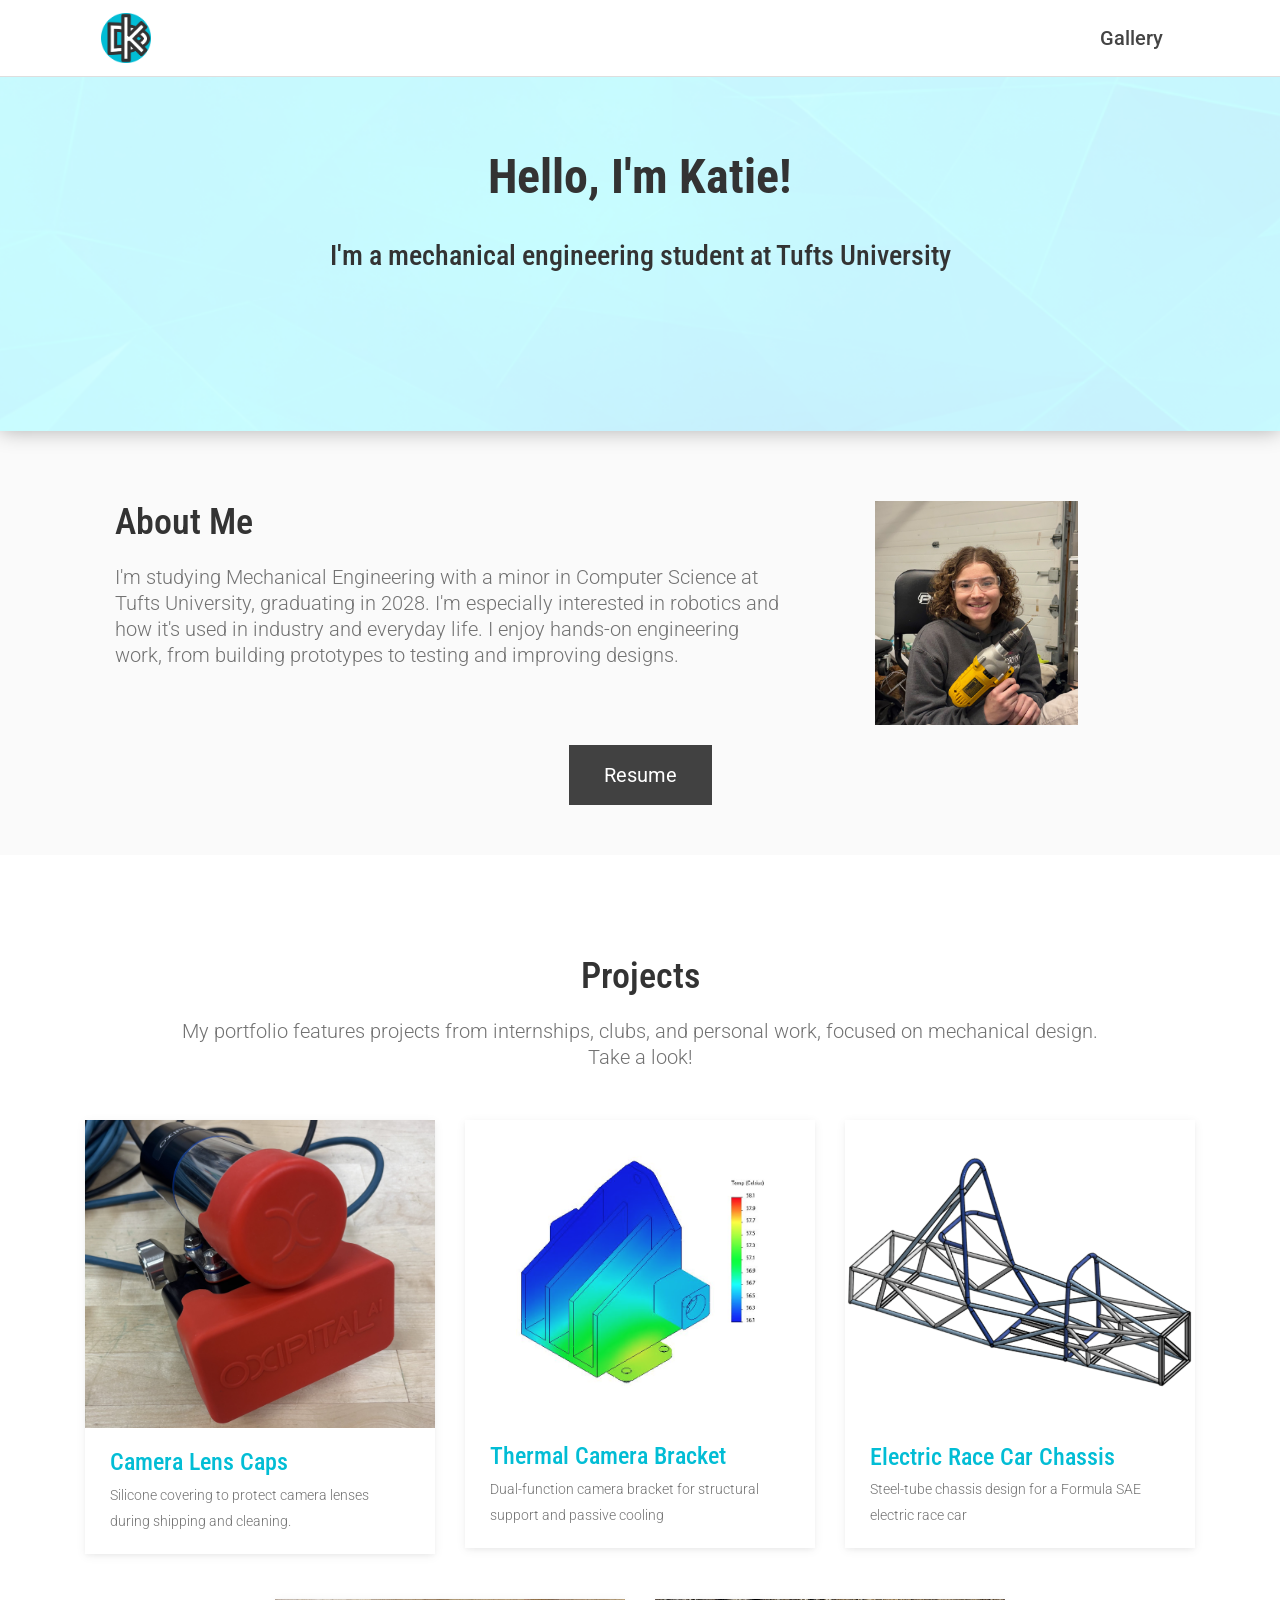
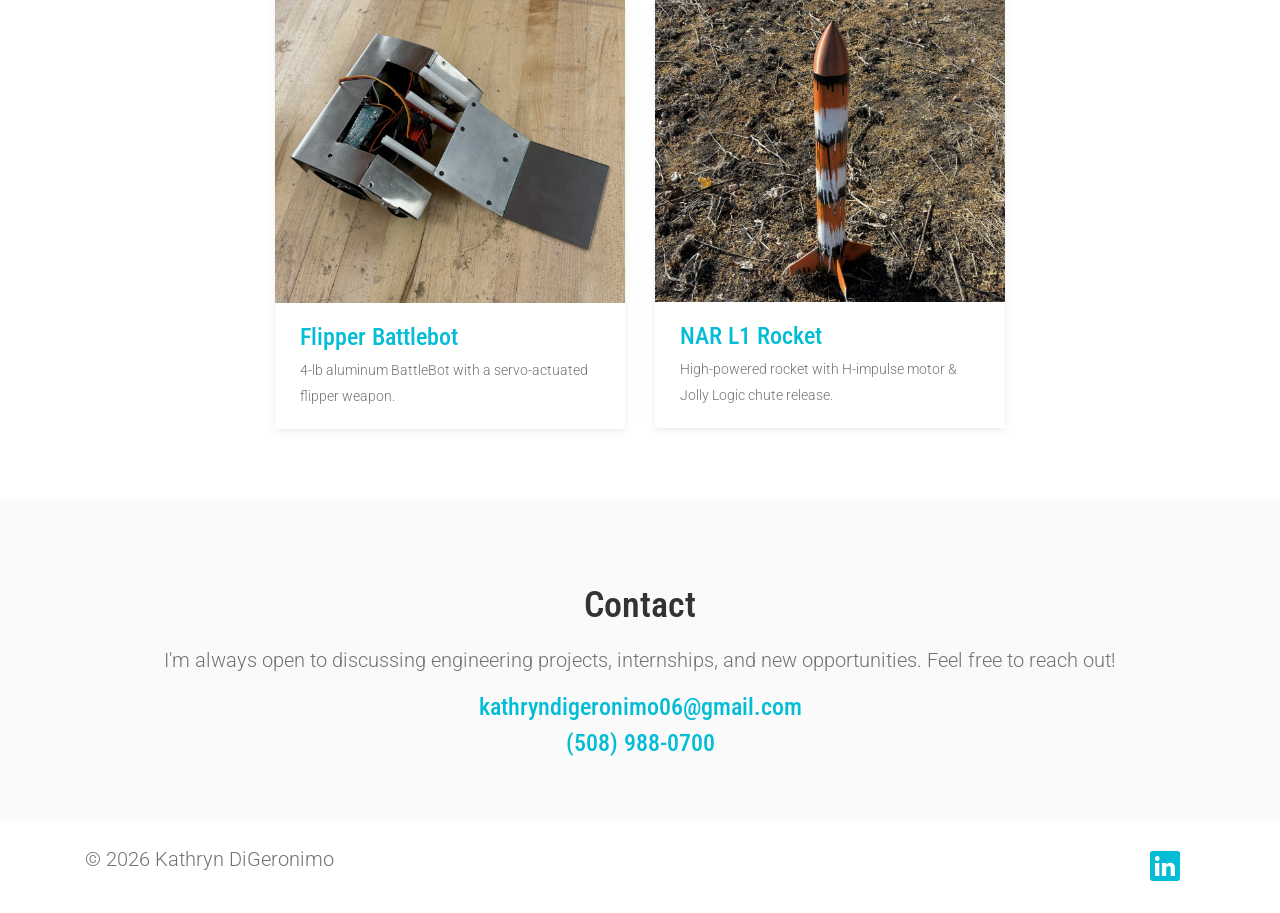
==== commit 741f8c85: "change image again lol" ====
--- a/index.html
+++ b/index.html
@@ -118,7 +118,7 @@
       </div>
       <div class="col-md-4">
         <div class="block wow fadeInRight" data-wow-delay=".3s" data-wow-duration="500ms">
-          <img src="images/me.jpg" alt="" style="max-width: 70%;">
+          <img src="images/old.jpeg" alt="" style="max-width: 70%;">
         </div>
       </div>
       <div class="col-md-12 text-center">
